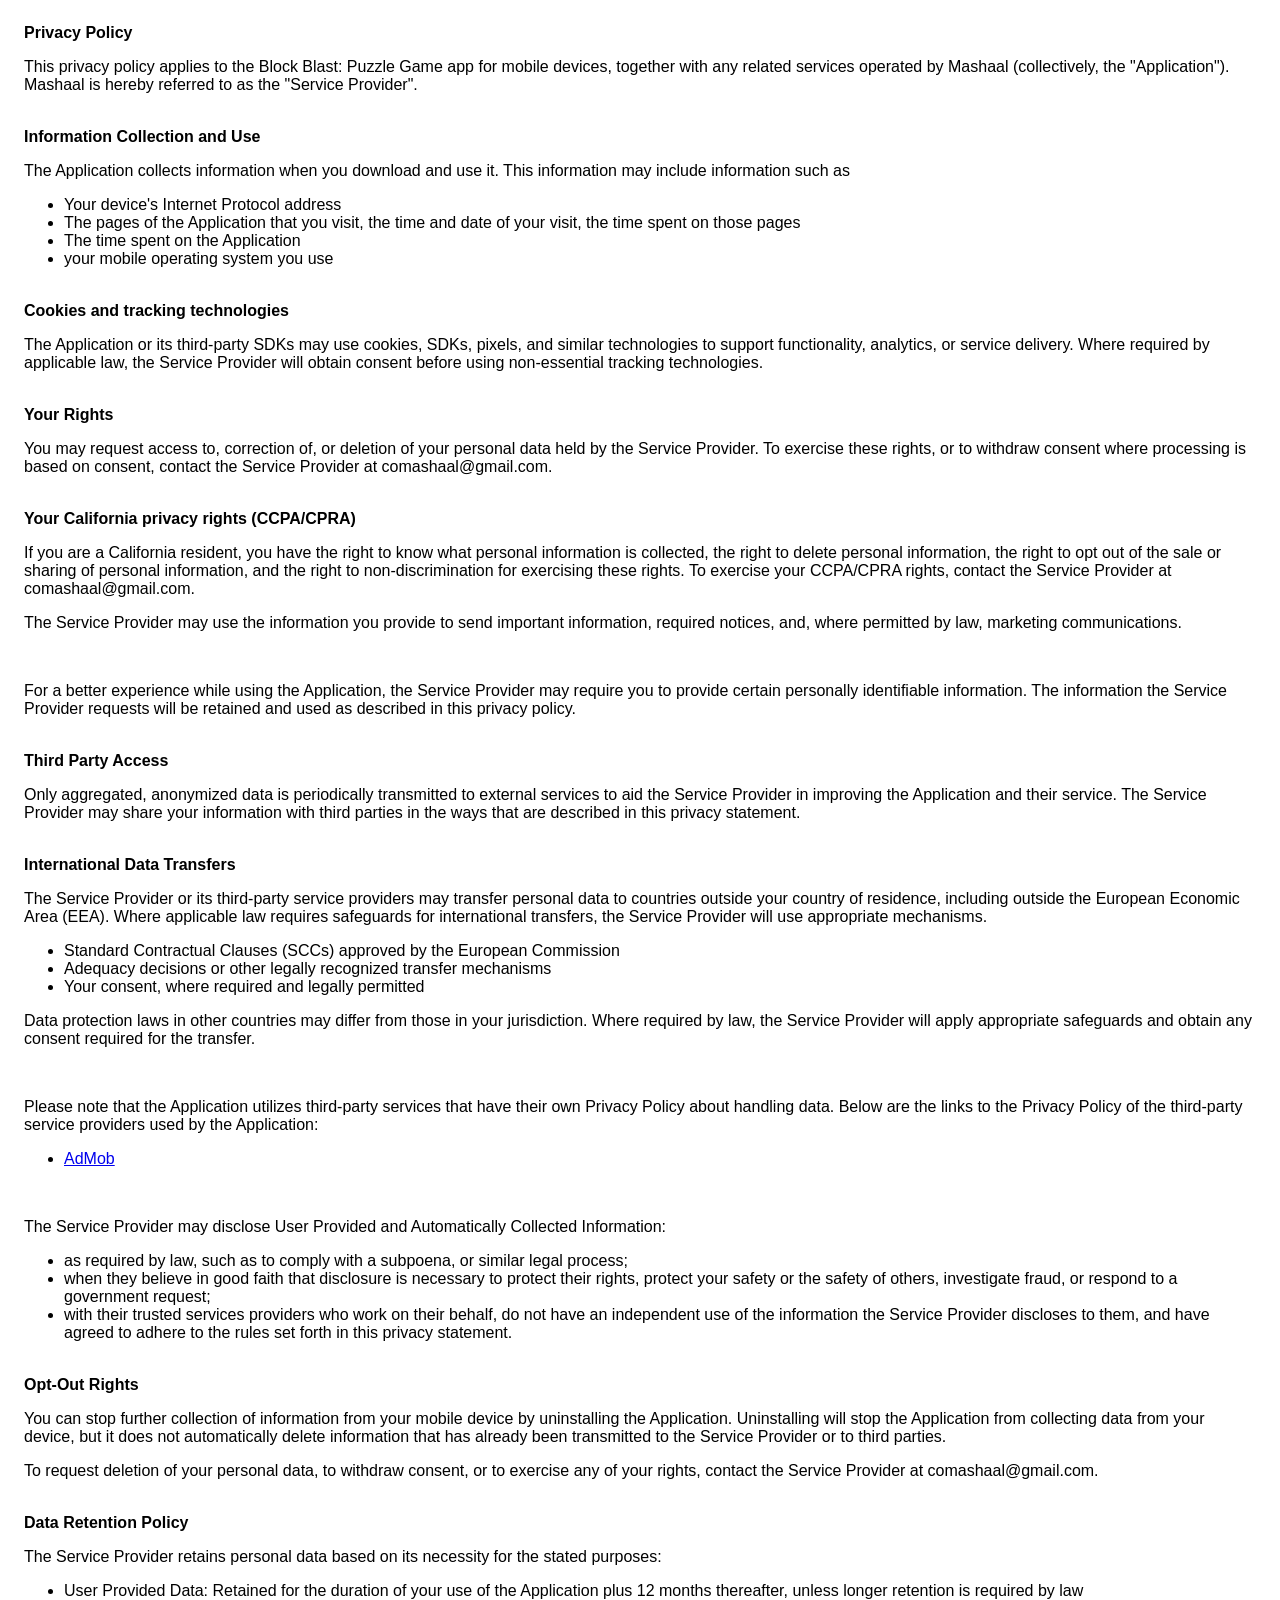
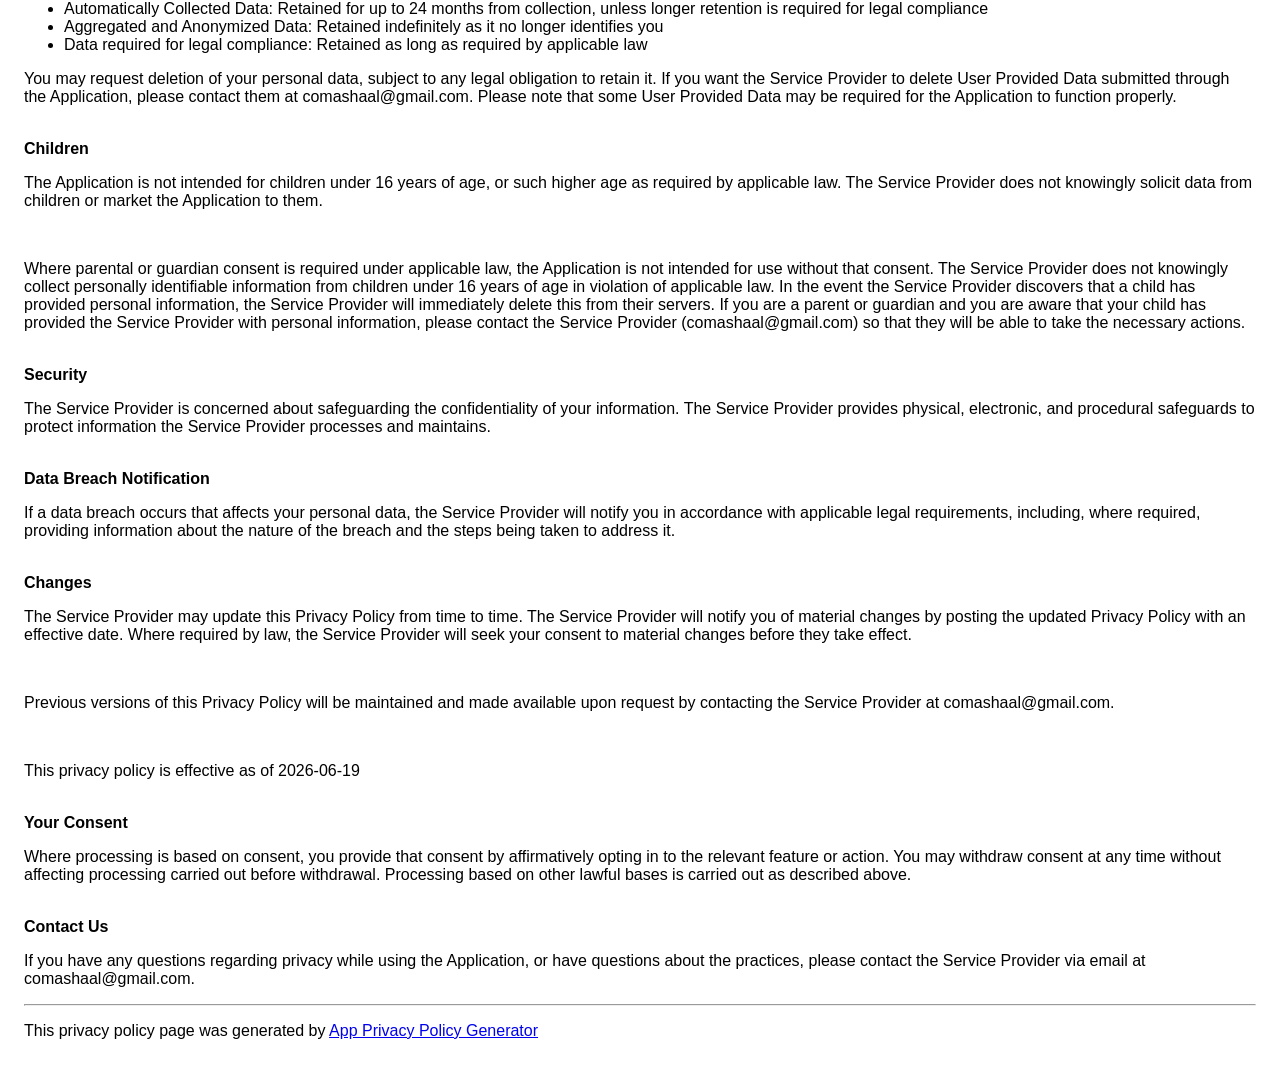
==== blockpuzzle/privacy-policy/index.html @ 0e219f16 "Rename blockpuzzle/privacy-policy.html to blockpuzzle/privacy-policy/index.html" ====
<!DOCTYPE html>
    <html>
    <head>
      <meta charset='utf-8'>
      <meta name='viewport' content='width=device-width'>
      <title>Privacy Policy</title>
      <style> body { font-family: 'Helvetica Neue', Helvetica, Arial, sans-serif; padding:1em; } </style>
    </head>
    <body>
    <strong>Privacy Policy</strong><p>This privacy policy applies to the Block Blast: Puzzle Game app for mobile devices, together with any related services operated by Mashaal (collectively, the "Application"). Mashaal is hereby referred to as the "Service Provider".</p><br><strong>Information Collection and Use</strong><p>The Application collects information when you download and use it. This information may include information such as </p><ul><li>Your device's Internet Protocol address</li><li>The pages of the Application that you visit, the time and date of your visit, the time spent on those pages</li><li>The time spent on the Application</li><li>your mobile operating system you use</li></ul><p></p><br><strong>Cookies and tracking technologies</strong><p>The Application or its third-party SDKs may use cookies, SDKs, pixels, and similar technologies to support functionality, analytics, or service delivery. Where required by applicable law, the Service Provider will obtain consent before using non-essential tracking technologies.</p><!----><br><strong>Your Rights</strong><p>You may request access to, correction of, or deletion of your personal data held by the Service Provider. To exercise these rights, or to withdraw consent where processing is based on consent, contact the Service Provider at comashaal@gmail.com.</p><br><strong>Your California privacy rights (CCPA/CPRA)</strong><p>If you are a California resident, you have the right to know what personal information is collected, the right to delete personal information, the right to opt out of the sale or sharing of personal information, and the right to non-discrimination for exercising these rights. To exercise your CCPA/CPRA rights, contact the Service Provider at comashaal@gmail.com.</p><!----><p>The Service Provider may use the information you provide to send important information, required notices, and, where permitted by law, marketing communications.</p><br><p>For a better experience while using the Application, the Service Provider may require you to provide certain personally identifiable information. The information the Service Provider requests will be retained and used as described in this privacy policy.</p><br><strong>Third Party Access</strong><p>Only aggregated, anonymized data is periodically transmitted to external services to aid the Service Provider in improving the Application and their service. The Service Provider may share your information with third parties in the ways that are described in this privacy statement.</p><br><strong>International Data Transfers</strong><p>The Service Provider or its third-party service providers may transfer personal data to countries outside your country of residence, including outside the European Economic Area (EEA). Where applicable law requires safeguards for international transfers, the Service Provider will use appropriate mechanisms.</p><ul><li>Standard Contractual Clauses (SCCs) approved by the European Commission</li><li>Adequacy decisions or other legally recognized transfer mechanisms</li><li>Your consent, where required and legally permitted</li></ul><p>Data protection laws in other countries may differ from those in your jurisdiction. Where required by law, the Service Provider will apply appropriate safeguards and obtain any consent required for the transfer.</p><div><br><p>Please note that the Application utilizes third-party services that have their own Privacy Policy about handling data. Below are the links to the Privacy Policy of the third-party service providers used by the Application:</p><ul><li><a href="https://policies.google.com/technologies/partner-sites" target="_blank" rel="noopener noreferrer">AdMob</a></li></ul></div><br><p>The Service Provider may disclose User Provided and Automatically Collected Information:</p><ul><li>as required by law, such as to comply with a subpoena, or similar legal process;</li><li>when they believe in good faith that disclosure is necessary to protect their rights, protect your safety or the safety of others, investigate fraud, or respond to a government request;</li><li>with their trusted services providers who work on their behalf, do not have an independent use of the information the Service Provider discloses to them, and have agreed to adhere to the rules set forth in this privacy statement.</li></ul><p></p><br><strong>Opt-Out Rights</strong><div><p>You can stop further collection of information from your mobile device by uninstalling the Application. Uninstalling will stop the Application from collecting data from your device, but it does not automatically delete information that has already been transmitted to the Service Provider or to third parties.</p></div><!----><p>To request deletion of your personal data, to withdraw consent, or to exercise any of your rights, contact the Service Provider at comashaal@gmail.com.</p><br><strong>Data Retention Policy</strong><p>The Service Provider retains personal data based on its necessity for the stated purposes:</p><ul><li>User Provided Data: Retained for the duration of your use of the Application plus 12 months thereafter, unless longer retention is required by law</li><li>Automatically Collected Data: Retained for up to 24 months from collection, unless longer retention is required for legal compliance</li><li>Aggregated and Anonymized Data: Retained indefinitely as it no longer identifies you</li><li>Data required for legal compliance: Retained as long as required by applicable law</li></ul><p>You may request deletion of your personal data, subject to any legal obligation to retain it. If you want the Service Provider to delete User Provided Data submitted through the Application, please contact them at comashaal@gmail.com. Please note that some User Provided Data may be required for the Application to function properly.</p><br><strong>Children</strong><p>The Application is not intended for children under 16 years of age, or such higher age as required by applicable law. The Service Provider does not knowingly solicit data from children or market the Application to them.</p><div><br><p>Where parental or guardian consent is required under applicable law, the Application is not intended for use without that consent. The Service Provider does not knowingly collect personally identifiable information from children under 16 years of age in violation of applicable law. In the event the Service Provider discovers that a child has provided personal information, the Service Provider will immediately delete this from their servers. If you are a parent or guardian and you are aware that your child has provided the Service Provider with personal information, please contact the Service Provider (comashaal@gmail.com) so that they will be able to take the necessary actions.</p></div><br><strong>Security</strong><p>The Service Provider is concerned about safeguarding the confidentiality of your information. The Service Provider provides physical, electronic, and procedural safeguards to protect information the Service Provider processes and maintains.</p><br><strong>Data Breach Notification</strong><p>If a data breach occurs that affects your personal data, the Service Provider will notify you in accordance with applicable legal requirements, including, where required, providing information about the nature of the breach and the steps being taken to address it.</p><br><strong>Changes</strong><p>The Service Provider may update this Privacy Policy from time to time. The Service Provider will notify you of material changes by posting the updated Privacy Policy with an effective date. Where required by law, the Service Provider will seek your consent to material changes before they take effect.</p><br><p>Previous versions of this Privacy Policy will be maintained and made available upon request by contacting the Service Provider at comashaal@gmail.com.</p><br><p>This privacy policy is effective as of 2026-06-19</p><br><strong>Your Consent</strong><p>Where processing is based on consent, you provide that consent by affirmatively opting in to the relevant feature or action. You may withdraw consent at any time without affecting processing carried out before withdrawal. Processing based on other lawful bases is carried out as described above.</p><br><strong>Contact Us</strong><p>If you have any questions regarding privacy while using the Application, or have questions about the practices, please contact the Service Provider via email at comashaal@gmail.com.</p><hr><p>This privacy policy page was generated by <a href="https://app-privacy-policy-generator.nisrulz.com/" target="_blank" rel="noopener noreferrer">App Privacy Policy Generator</a></p>
    </body>
    </html>
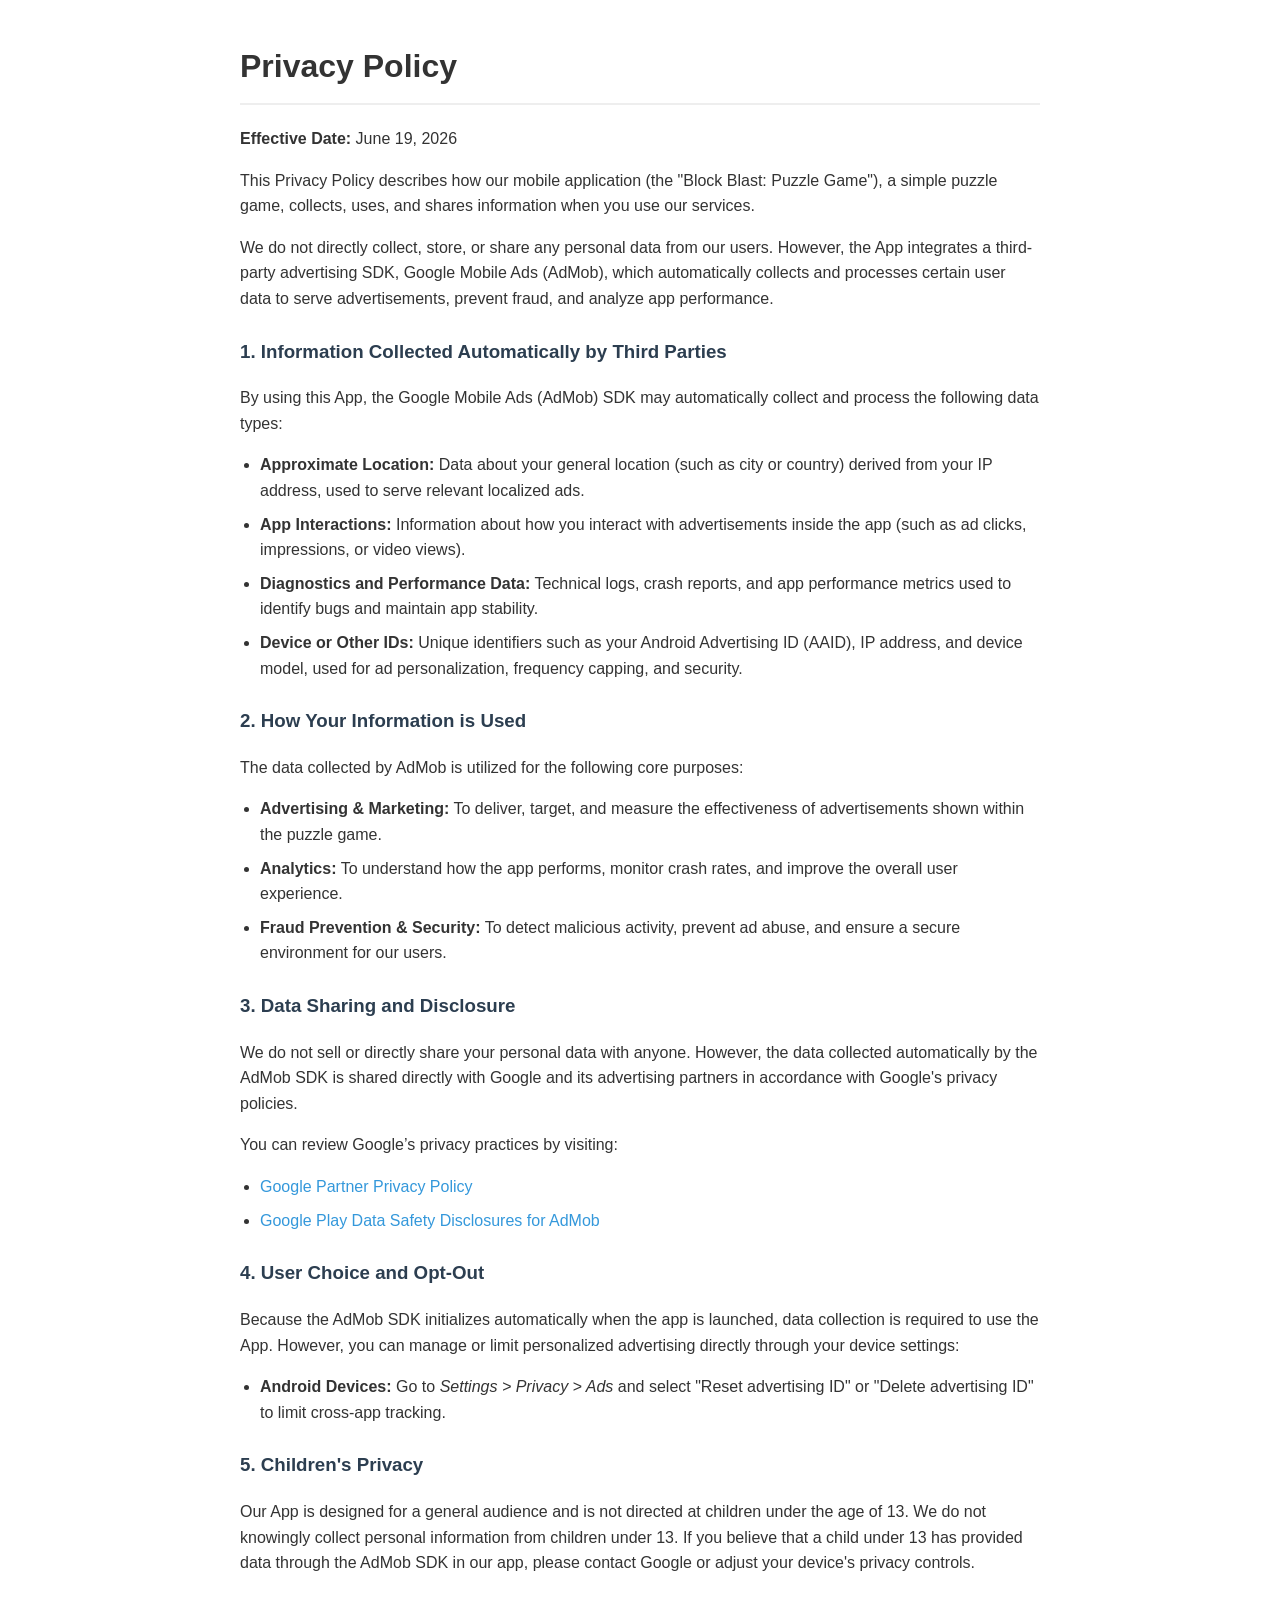
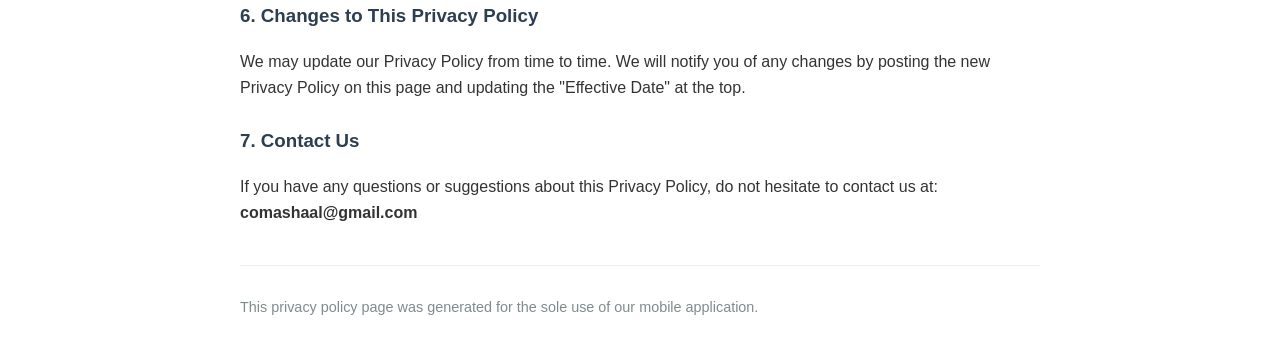
==== commit 88341662: "Update index.html" ====
--- a/blockpuzzle/privacy-policy/index.html
+++ b/blockpuzzle/privacy-policy/index.html
@@ -1,13 +1,100 @@
 <!DOCTYPE html>
-    <html>
-    <head>
-      <meta charset='utf-8'>
-      <meta name='viewport' content='width=device-width'>
-      <title>Privacy Policy</title>
-      <style> body { font-family: 'Helvetica Neue', Helvetica, Arial, sans-serif; padding:1em; } </style>
-    </head>
-    <body>
-    <strong>Privacy Policy</strong><p>This privacy policy applies to the Block Blast: Puzzle Game app for mobile devices, together with any related services operated by Mashaal (collectively, the "Application"). Mashaal is hereby referred to as the "Service Provider".</p><br><strong>Information Collection and Use</strong><p>The Application collects information when you download and use it. This information may include information such as </p><ul><li>Your device's Internet Protocol address</li><li>The pages of the Application that you visit, the time and date of your visit, the time spent on those pages</li><li>The time spent on the Application</li><li>your mobile operating system you use</li></ul><p></p><br><strong>Cookies and tracking technologies</strong><p>The Application or its third-party SDKs may use cookies, SDKs, pixels, and similar technologies to support functionality, analytics, or service delivery. Where required by applicable law, the Service Provider will obtain consent before using non-essential tracking technologies.</p><!----><br><strong>Your Rights</strong><p>You may request access to, correction of, or deletion of your personal data held by the Service Provider. To exercise these rights, or to withdraw consent where processing is based on consent, contact the Service Provider at comashaal@gmail.com.</p><br><strong>Your California privacy rights (CCPA/CPRA)</strong><p>If you are a California resident, you have the right to know what personal information is collected, the right to delete personal information, the right to opt out of the sale or sharing of personal information, and the right to non-discrimination for exercising these rights. To exercise your CCPA/CPRA rights, contact the Service Provider at comashaal@gmail.com.</p><!----><p>The Service Provider may use the information you provide to send important information, required notices, and, where permitted by law, marketing communications.</p><br><p>For a better experience while using the Application, the Service Provider may require you to provide certain personally identifiable information. The information the Service Provider requests will be retained and used as described in this privacy policy.</p><br><strong>Third Party Access</strong><p>Only aggregated, anonymized data is periodically transmitted to external services to aid the Service Provider in improving the Application and their service. The Service Provider may share your information with third parties in the ways that are described in this privacy statement.</p><br><strong>International Data Transfers</strong><p>The Service Provider or its third-party service providers may transfer personal data to countries outside your country of residence, including outside the European Economic Area (EEA). Where applicable law requires safeguards for international transfers, the Service Provider will use appropriate mechanisms.</p><ul><li>Standard Contractual Clauses (SCCs) approved by the European Commission</li><li>Adequacy decisions or other legally recognized transfer mechanisms</li><li>Your consent, where required and legally permitted</li></ul><p>Data protection laws in other countries may differ from those in your jurisdiction. Where required by law, the Service Provider will apply appropriate safeguards and obtain any consent required for the transfer.</p><div><br><p>Please note that the Application utilizes third-party services that have their own Privacy Policy about handling data. Below are the links to the Privacy Policy of the third-party service providers used by the Application:</p><ul><li><a href="https://policies.google.com/technologies/partner-sites" target="_blank" rel="noopener noreferrer">AdMob</a></li></ul></div><br><p>The Service Provider may disclose User Provided and Automatically Collected Information:</p><ul><li>as required by law, such as to comply with a subpoena, or similar legal process;</li><li>when they believe in good faith that disclosure is necessary to protect their rights, protect your safety or the safety of others, investigate fraud, or respond to a government request;</li><li>with their trusted services providers who work on their behalf, do not have an independent use of the information the Service Provider discloses to them, and have agreed to adhere to the rules set forth in this privacy statement.</li></ul><p></p><br><strong>Opt-Out Rights</strong><div><p>You can stop further collection of information from your mobile device by uninstalling the Application. Uninstalling will stop the Application from collecting data from your device, but it does not automatically delete information that has already been transmitted to the Service Provider or to third parties.</p></div><!----><p>To request deletion of your personal data, to withdraw consent, or to exercise any of your rights, contact the Service Provider at comashaal@gmail.com.</p><br><strong>Data Retention Policy</strong><p>The Service Provider retains personal data based on its necessity for the stated purposes:</p><ul><li>User Provided Data: Retained for the duration of your use of the Application plus 12 months thereafter, unless longer retention is required by law</li><li>Automatically Collected Data: Retained for up to 24 months from collection, unless longer retention is required for legal compliance</li><li>Aggregated and Anonymized Data: Retained indefinitely as it no longer identifies you</li><li>Data required for legal compliance: Retained as long as required by applicable law</li></ul><p>You may request deletion of your personal data, subject to any legal obligation to retain it. If you want the Service Provider to delete User Provided Data submitted through the Application, please contact them at comashaal@gmail.com. Please note that some User Provided Data may be required for the Application to function properly.</p><br><strong>Children</strong><p>The Application is not intended for children under 16 years of age, or such higher age as required by applicable law. The Service Provider does not knowingly solicit data from children or market the Application to them.</p><div><br><p>Where parental or guardian consent is required under applicable law, the Application is not intended for use without that consent. The Service Provider does not knowingly collect personally identifiable information from children under 16 years of age in violation of applicable law. In the event the Service Provider discovers that a child has provided personal information, the Service Provider will immediately delete this from their servers. If you are a parent or guardian and you are aware that your child has provided the Service Provider with personal information, please contact the Service Provider (comashaal@gmail.com) so that they will be able to take the necessary actions.</p></div><br><strong>Security</strong><p>The Service Provider is concerned about safeguarding the confidentiality of your information. The Service Provider provides physical, electronic, and procedural safeguards to protect information the Service Provider processes and maintains.</p><br><strong>Data Breach Notification</strong><p>If a data breach occurs that affects your personal data, the Service Provider will notify you in accordance with applicable legal requirements, including, where required, providing information about the nature of the breach and the steps being taken to address it.</p><br><strong>Changes</strong><p>The Service Provider may update this Privacy Policy from time to time. The Service Provider will notify you of material changes by posting the updated Privacy Policy with an effective date. Where required by law, the Service Provider will seek your consent to material changes before they take effect.</p><br><p>Previous versions of this Privacy Policy will be maintained and made available upon request by contacting the Service Provider at comashaal@gmail.com.</p><br><p>This privacy policy is effective as of 2026-06-19</p><br><strong>Your Consent</strong><p>Where processing is based on consent, you provide that consent by affirmatively opting in to the relevant feature or action. You may withdraw consent at any time without affecting processing carried out before withdrawal. Processing based on other lawful bases is carried out as described above.</p><br><strong>Contact Us</strong><p>If you have any questions regarding privacy while using the Application, or have questions about the practices, please contact the Service Provider via email at comashaal@gmail.com.</p><hr><p>This privacy policy page was generated by <a href="https://app-privacy-policy-generator.nisrulz.com/" target="_blank" rel="noopener noreferrer">App Privacy Policy Generator</a></p>
-    </body>
-    </html>
-      
+<html lang="en">
+<head>
+    <meta charset="UTF-8">
+    <meta name="viewport" content="width=device-width, initial-scale=1.0">
+    <title>Privacy Policy</title>
+    <style>
+        body {
+            font-family: -apple-system, BlinkMacSystemFont, "Segoe UI", Roboto, Helvetica, Arial, sans-serif;
+            line-height: 1.6;
+            color: #333;
+            max-width: 800px;
+            margin: 0 auto;
+            padding: 20px;
+        }
+        h1 {
+            border-bottom: 2px solid #eee;
+            padding-bottom: 10px;
+        }
+        h3 {
+            color: #2c3e50;
+            margin-top: 25px;
+        }
+        ul {
+            padding-left: 20px;
+        }
+        li {
+            margin-bottom: 8px;
+        }
+        a {
+            color: #3498db;
+            text-decoration: none;
+        }
+        a:hover {
+            text-decoration: underline;
+        }
+        .footer {
+            margin-top: 40px;
+            font-size: 0.9em;
+            color: #7f8c8d;
+            border-top: 1px solid #eee;
+            padding-top: 15px;
+        }
+    </style>
+</head>
+<body>
+
+    <h1>Privacy Policy</h1>
+    <p><strong>Effective Date:</strong> June 19, 2026</p>
+
+    <p>This Privacy Policy describes how our mobile application (the "Block Blast: Puzzle Game"), a simple puzzle game, collects, uses, and shares information when you use our services.</p>
+
+    <p>We do not directly collect, store, or share any personal data from our users. However, the App integrates a third-party advertising SDK, Google Mobile Ads (AdMob), which automatically collects and processes certain user data to serve advertisements, prevent fraud, and analyze app performance.</p>
+
+    <h3>1. Information Collected Automatically by Third Parties</h3>
+    <p>By using this App, the Google Mobile Ads (AdMob) SDK may automatically collect and process the following data types:</p>
+    <ul>
+        <li><strong>Approximate Location:</strong> Data about your general location (such as city or country) derived from your IP address, used to serve relevant localized ads.</li>
+        <li><strong>App Interactions:</strong> Information about how you interact with advertisements inside the app (such as ad clicks, impressions, or video views).</li>
+        <li><strong>Diagnostics and Performance Data:</strong> Technical logs, crash reports, and app performance metrics used to identify bugs and maintain app stability.</li>
+        <li><strong>Device or Other IDs:</strong> Unique identifiers such as your Android Advertising ID (AAID), IP address, and device model, used for ad personalization, frequency capping, and security.</li>
+    </ul>
+
+    <h3>2. How Your Information is Used</h3>
+    <p>The data collected by AdMob is utilized for the following core purposes:</p>
+    <ul>
+        <li><strong>Advertising & Marketing:</strong> To deliver, target, and measure the effectiveness of advertisements shown within the puzzle game.</li>
+        <li><strong>Analytics:</strong> To understand how the app performs, monitor crash rates, and improve the overall user experience.</li>
+        <li><strong>Fraud Prevention & Security:</strong> To detect malicious activity, prevent ad abuse, and ensure a secure environment for our users.</li>
+    </ul>
+
+    <h3>3. Data Sharing and Disclosure</h3>
+    <p>We do not sell or directly share your personal data with anyone. However, the data collected automatically by the AdMob SDK is shared directly with Google and its advertising partners in accordance with Google's privacy policies.</p>
+    <p>You can review Google’s privacy practices by visiting:</p>
+    <ul>
+        <li><a href="https://google.com" target="_blank" rel="noopener noreferrer">Google Partner Privacy Policy</a></li>
+        <li><a href="https://google.com" target="_blank" rel="noopener noreferrer">Google Play Data Safety Disclosures for AdMob</a></li>
+    </ul>
+
+    <h3>4. User Choice and Opt-Out</h3>
+    <p>Because the AdMob SDK initializes automatically when the app is launched, data collection is required to use the App. However, you can manage or limit personalized advertising directly through your device settings:</p>
+    <ul>
+        <li><strong>Android Devices:</strong> Go to <em>Settings > Privacy > Ads</em> and select "Reset advertising ID" or "Delete advertising ID" to limit cross-app tracking.</li>
+    </ul>
+
+    <h3>5. Children's Privacy</h3>
+    <p>Our App is designed for a general audience and is not directed at children under the age of 13. We do not knowingly collect personal information from children under 13. If you believe that a child under 13 has provided data through the AdMob SDK in our app, please contact Google or adjust your device's privacy controls.</p>
+
+    <h3>6. Changes to This Privacy Policy</h3>
+    <p>We may update our Privacy Policy from time to time. We will notify you of any changes by posting the new Privacy Policy on this page and updating the "Effective Date" at the top.</p>
+
+    <h3>7. Contact Us</h3>
+    <p>If you have any questions or suggestions about this Privacy Policy, do not hesitate to contact us at: <strong>comashaal@gmail.com</strong></p>
+
+    <div class="footer">
+        <p>This privacy policy page was generated for the sole use of our mobile application.</p>
+    </div>
+
+</body>
+</html>
